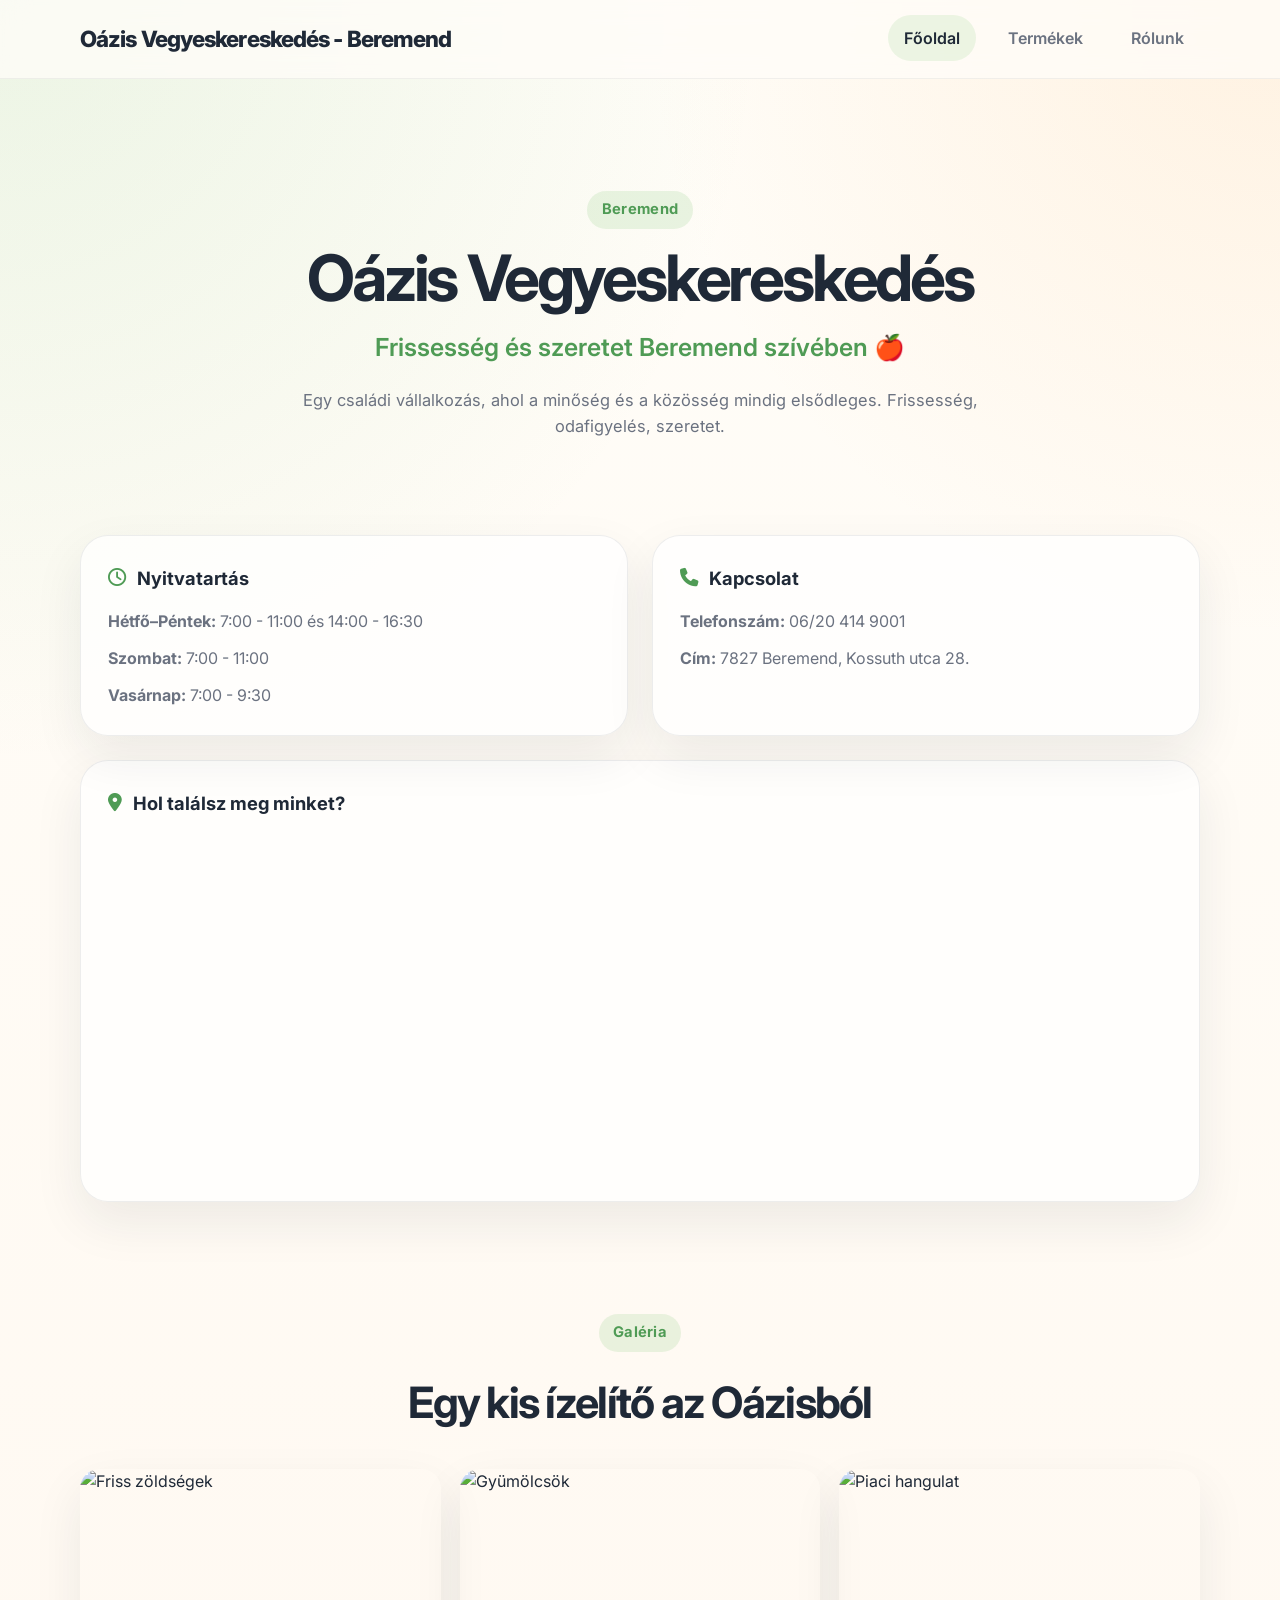
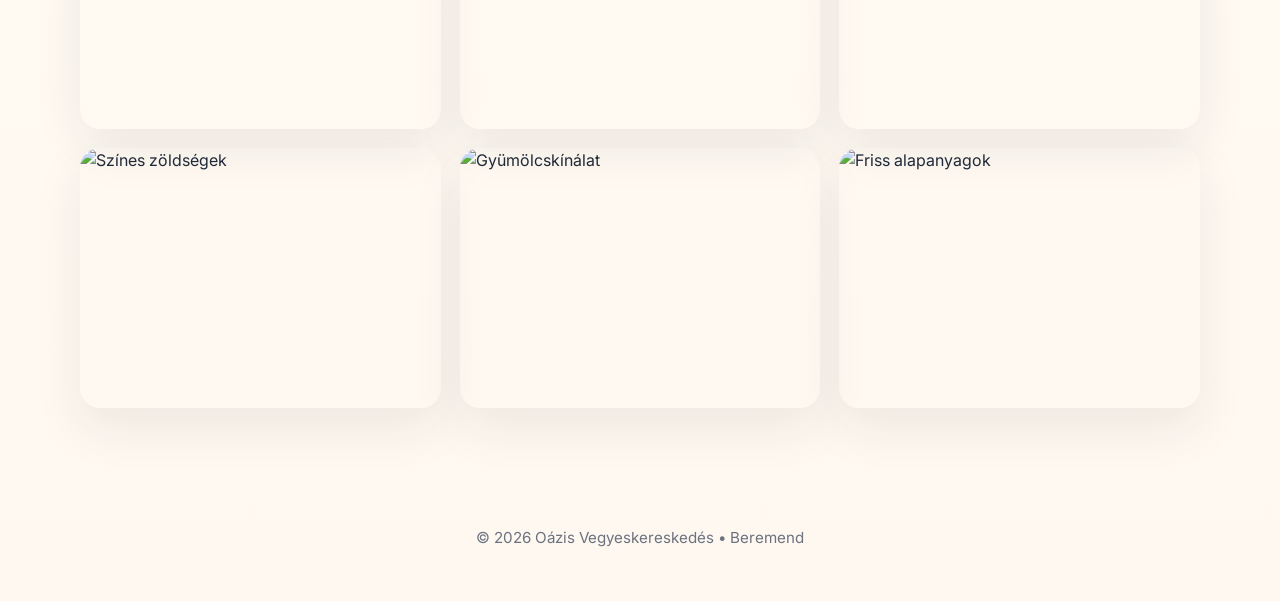
==== index.html @ d14c7dad "Update index.html" ====
<!DOCTYPE html>
<html lang="hu">
<head>
  <meta charset="UTF-8" />
  <meta name="viewport" content="width=device-width, initial-scale=1.0" />
  <title>Oázis Vegyeskereskedés</title>
  <link rel="icon" href="favicon.png">
  <link rel="preconnect" href="https://fonts.googleapis.com">
  <link rel="preconnect" href="https://fonts.gstatic.com" crossorigin>
  <link
    href="https://fonts.googleapis.com/css2?family=Inter:wght@400;500;600;700;800&display=swap"
    rel="stylesheet"
  >
  <link
    rel="stylesheet"
    href="https://cdnjs.cloudflare.com/ajax/libs/font-awesome/6.5.2/css/all.min.css"
  />
  <link rel="stylesheet" href="style.css" />
</head>
<body>
  <header class="site-header">
    <div class="container nav">
      <a href="index.html" class="logo">Oázis Vegyeskereskedés - Beremend</a>
      <nav>
        <ul class="nav-links">
          <li><a href="index.html" class="active">Főoldal</a></li>
          <li><a href="rolunk.html">Termékek</a></li>
          <li><a href="termekek.html">Rólunk</a></li>
        </ul>
      </nav>
    </div>
  </header>

  <main>
    <section class="hero reveal">
      <div class="container hero-content">
        <p class="eyebrow">Beremend</p>
        <h1>Oázis Vegyeskereskedés</h1>
        <h2>Frissesség és szeretet Beremend szívében 🍎</h2>
        <p class="hero-text">
          Egy családi vállalkozás, ahol a minőség és a közösség mindig elsődleges.
          Frissesség, odafigyelés, szeretet.
        </p>
      </div>
    </section>

    <section class="info-section reveal">
      <div class="container info-grid">
        <div class="info-card">
          <h3><i class="fa-regular fa-clock"></i> Nyitvatartás</h3>
          <ul class="info-list">
            <li><strong>Hétfő–Péntek:</strong> 7:00 - 11:00 és 14:00 - 16:30</li>
            <li><strong>Szombat:</strong> 7:00 - 11:00</li>
            <li><strong>Vasárnap:</strong> 7:00 - 9:30</li>
          </ul>
        </div>

        <div class="info-card">
          <h3><i class="fa-solid fa-phone"></i> Kapcsolat</h3>
          <ul class="info-list">
            <li><strong>Telefonszám:</strong> <a href="tel:+36204149001">06/20 414 9001</a></li>
            <li><strong>Cím:</strong> 7827 Beremend, Kossuth utca 28.</li>
          </ul>
        </div>
      </div>

      <div class="container map-wrapper">
        <div class="map-card">
          <h3><i class="fa-solid fa-location-dot"></i> Hol találsz meg minket?</h3>
          <div class="map-embed">
            <iframe
              src="https://www.google.com/maps?q=7827%20Beremend%2C%20Kossuth%20utca%2028&output=embed"
              width="100%"
              height="100%"
              style="border:0;"
              allowfullscreen=""
              loading="lazy"
              referrerpolicy="no-referrer-when-downgrade">
            </iframe>
          </div>
        </div>
      </div>
    </section>

    <section class="gallery-section reveal">
      <div class="container">
        <div class="section-heading">
          <p class="eyebrow">Galéria</p>
          <h2>Egy kis ízelítő az Oázisból</h2>
        </div>

        <div class="gallery-grid">
          <div class="gallery-item">
            <img src="https://images.unsplash.com/photo-1542838132-92c53300491e?auto=format&fit=crop&w=900&q=80" alt="Friss zöldségek">
          </div>
          <div class="gallery-item">
            <img src="https://images.unsplash.com/photo-1573246123716-6b1782bfc499?auto=format&fit=crop&w=900&q=80" alt="Gyümölcsök">
          </div>
          <div class="gallery-item">
            <img src="https://images.unsplash.com/photo-1518843875459-f738682238a6?auto=format&fit=crop&w=900&q=80" alt="Piaci hangulat">
          </div>
          <div class="gallery-item">
            <img src="https://images.unsplash.com/photo-1488459716781-31db52582fe9?auto=format&fit=crop&w=900&q=80" alt="Színes zöldségek">
          </div>
          <div class="gallery-item">
            <img src="https://images.unsplash.com/photo-1567306226416-28f0efdc88ce?auto=format&fit=crop&w=900&q=80" alt="Gyümölcskínálat">
          </div>
          <div class="gallery-item">
            <img src="https://images.unsplash.com/photo-1540420773420-3366772f4999?auto=format&fit=crop&w=900&q=80" alt="Friss alapanyagok">
          </div>
        </div>
      </div>
    </section>
  </main>

  <footer class="site-footer">
    <div class="container footer-content">
      <p>© 2026 Oázis Vegyeskereskedés • Beremend</p>
    </div>
  </footer>

  <script src="script.js"></script>
</body>
</html>
---- style.css ----
:root {
  --bg: #fffdf8;
  --bg-soft: #fff7ed;
  --card: rgba(255, 255, 255, 0.72);
  --text: #1f2937;
  --muted: #6b7280;
  --line: rgba(31, 41, 55, 0.08);
  --primary: #78c26d;
  --primary-strong: #4f9b55;
  --accent: #ffb86b;
  --shadow: 0 20px 50px rgba(31, 41, 55, 0.08);
  --radius-xl: 28px;
  --radius-lg: 20px;
  --radius-md: 16px;
  --container: 1120px;
}

* {
  box-sizing: border-box;
}

html {
  scroll-behavior: smooth;
}

body {
  margin: 0;
  font-family: "Inter", sans-serif;
  color: var(--text);
  background:
    radial-gradient(circle at top left, rgba(120, 194, 109, 0.14), transparent 30%),
    radial-gradient(circle at top right, rgba(255, 184, 107, 0.16), transparent 25%),
    linear-gradient(180deg, #fffdf8 0%, #fff8f0 100%);
  line-height: 1.6;
}

img {
  max-width: 100%;
  display: block;
}

a {
  color: inherit;
  text-decoration: none;
}

.container {
  width: min(100% - 2rem, var(--container));
  margin: 0 auto;
}

.site-header {
  position: sticky;
  top: 0;
  z-index: 50;
  backdrop-filter: blur(14px);
  background: rgba(255, 253, 248, 0.75);
  border-bottom: 1px solid rgba(31, 41, 55, 0.06);
}

.nav {
  display: flex;
  align-items: center;
  justify-content: space-between;
  min-height: 78px;
}

.logo {
  font-size: 1.4rem;
  font-weight: 800;
  letter-spacing: -0.04em;
}

.nav-links {
  display: flex;
  align-items: center;
  gap: 1rem;
  list-style: none;
  margin: 0;
  padding: 0;
}

.nav-links a {
  padding: 0.8rem 1rem;
  border-radius: 999px;
  color: var(--muted);
  font-weight: 600;
  transition: 0.25s ease;
}

.nav-links a:hover,
.nav-links a.active {
  background: rgba(120, 194, 109, 0.14);
  color: var(--text);
}

.hero,
.page-hero {
  padding: 7rem 0 4rem;
}

.hero-content,
.page-hero-content {
  max-width: 820px;
  margin: 0 auto;
  text-align: center;
}

.eyebrow {
  display: inline-block;
  margin: 0 0 1rem;
  padding: 0.45rem 0.9rem;
  border-radius: 999px;
  background: rgba(120, 194, 109, 0.16);
  color: var(--primary-strong);
  font-size: 0.92rem;
  font-weight: 700;
  letter-spacing: 0.02em;
}

.hero h1,
.page-hero h1 {
  margin: 0;
  font-size: clamp(2.4rem, 5vw, 4.7rem);
  line-height: 1.02;
  letter-spacing: -0.05em;
}

.hero h2 {
  margin: 1.1rem auto 0;
  font-size: clamp(1.15rem, 2.2vw, 1.55rem);
  font-weight: 600;
  color: var(--primary-strong);
}

.hero-text,
.page-subtitle {
  max-width: 760px;
  margin: 1.2rem auto 0;
  font-size: 1.03rem;
  color: var(--muted);
}

.info-section,
.about-section,
.products-section,
.gallery-section {
  padding: 2rem 0 5rem;
}

.info-grid {
  display: grid;
  grid-template-columns: repeat(2, minmax(0, 1fr));
  gap: 1.5rem;
}

.info-card,
.map-card,
.about-block,
.product-card {
  background: var(--card);
  border: 1px solid var(--line);
  border-radius: var(--radius-xl);
  box-shadow: var(--shadow);
}

.info-card,
.map-card {
  padding: 1.7rem;
}

.info-card h3,
.map-card h3 {
  display: flex;
  align-items: center;
  gap: 0.7rem;
  margin: 0 0 1rem;
  font-size: 1.15rem;
}

.info-card i,
.map-card i {
  color: var(--primary-strong);
}

.info-list {
  list-style: none;
  padding: 0;
  margin: 0;
  color: var(--muted);
}

.info-list li + li {
  margin-top: 0.7rem;
}

.map-wrapper {
  margin-top: 1.5rem;
}

.map-embed {
  overflow: hidden;
  border-radius: 20px;
  height: 340px;
  margin-top: 1rem;
}

.section-heading {
  text-align: center;
  margin-bottom: 2rem;
}

.section-heading h2,
.section-title-left {
  margin: 0;
  font-size: clamp(1.8rem, 3.4vw, 2.7rem);
  letter-spacing: -0.04em;
}

.gallery-grid {
  display: grid;
  grid-template-columns: repeat(3, minmax(0, 1fr));
  gap: 1.2rem;
}

.gallery-item {
  overflow: hidden;
  border-radius: var(--radius-lg);
  box-shadow: var(--shadow);
  min-height: 260px;
}

.gallery-item img {
  width: 100%;
  height: 100%;
  object-fit: cover;
  transition: transform 0.45s ease;
}

.gallery-item:hover img {
  transform: scale(1.05);
}

.about-content {
  max-width: 860px;
  margin: 0 auto;
}

.section-title-left {
  margin-bottom: 1.4rem;
}

.about-block {
  padding: 1.8rem;
}

.about-block + .about-block {
  margin-top: 1.2rem;
}

.about-block h3 {
  margin: 0 0 0.7rem;
  font-size: 1.2rem;
  letter-spacing: -0.02em;
}

.about-block p {
  margin: 0;
  color: var(--muted);
}

.hover-highlight {
  display: inline-block;
  font-weight: 800;
  transition: 0.25s ease;
}

.hover-highlight:hover {
  color: var(--primary-strong);
  transform: scale(1.08);
}

.products-grid {
  display: grid;
  grid-template-columns: repeat(4, minmax(0, 1fr));
  gap: 1.2rem;
}

.product-card {
  padding: 1.6rem;
  text-align: center;
  transition: transform 0.25s ease, box-shadow 0.25s ease;
}

.product-card:hover {
  transform: translateY(-6px);
  box-shadow: 0 24px 54px rgba(31, 41, 55, 0.12);
}

.product-icon {
  width: 74px;
  height: 74px;
  margin: 0 auto 1rem;
  display: grid;
  place-items: center;
  border-radius: 20px;
  background: linear-gradient(135deg, rgba(120, 194, 109, 0.18), rgba(255, 184, 107, 0.2));
  font-size: 1.8rem;
  color: var(--primary-strong);
}

.product-card h3 {
  margin: 0;
  font-size: 1rem;
  line-height: 1.4;
}

.site-footer {
  padding: 1.4rem 0 2.2rem;
}

.footer-content {
  text-align: center;
  color: var(--muted);
  font-size: 0.95rem;
}

.reveal {
  opacity: 0;
  transform: translateY(24px);
  transition: opacity 0.7s ease, transform 0.7s ease;
}

.reveal.visible {
  opacity: 1;
  transform: translateY(0);
}

@media (max-width: 960px) {
  .info-grid,
  .gallery-grid,
  .products-grid {
    grid-template-columns: repeat(2, minmax(0, 1fr));
  }
}

@media (max-width: 700px) {
  .nav {
    flex-direction: column;
    justify-content: center;
    gap: 0.8rem;
    padding: 1rem 0;
  }

  .hero,
  .page-hero {
    padding: 5rem 0 2.5rem;
  }

  .info-grid,
  .gallery-grid,
  .products-grid {
    grid-template-columns: 1fr;
  }

  .info-card,
  .map-card,
  .about-block,
  .product-card {
    border-radius: 22px;
  }

  .map-embed {
    height: 280px;
  }
}
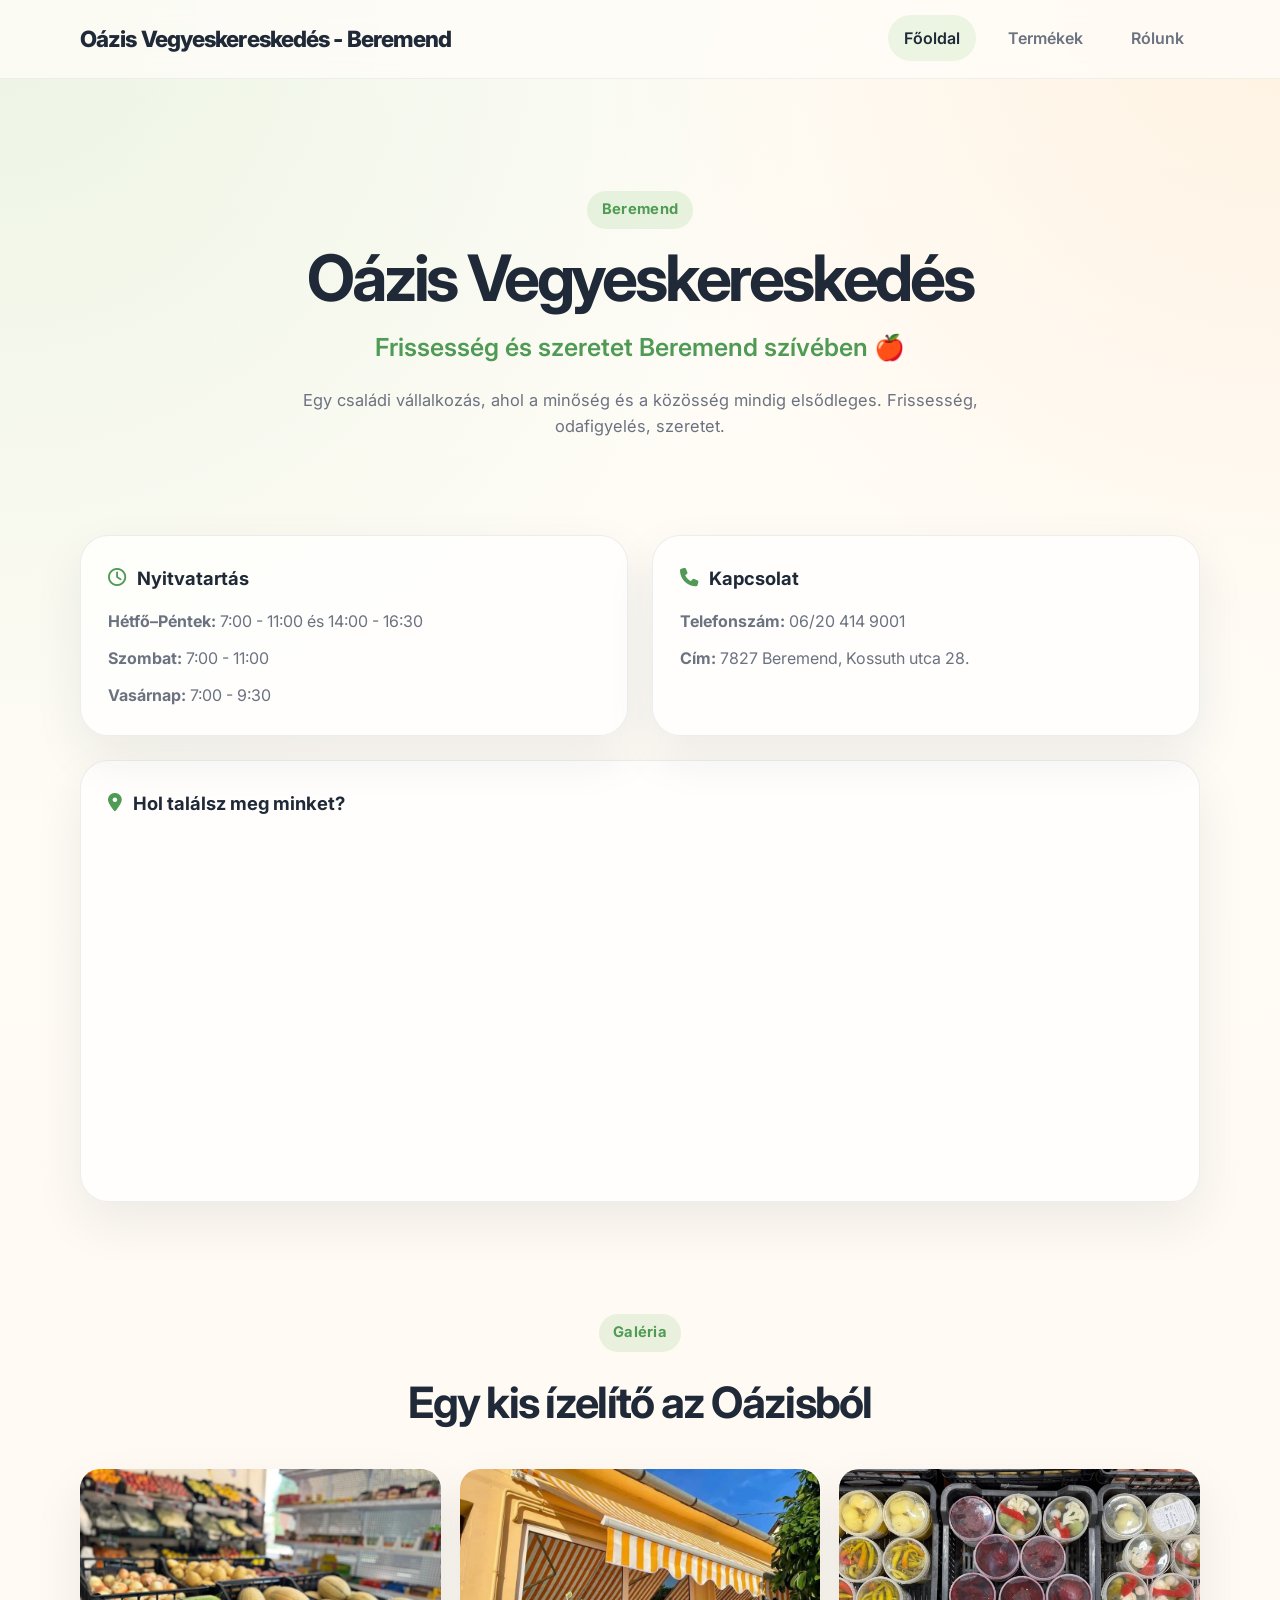
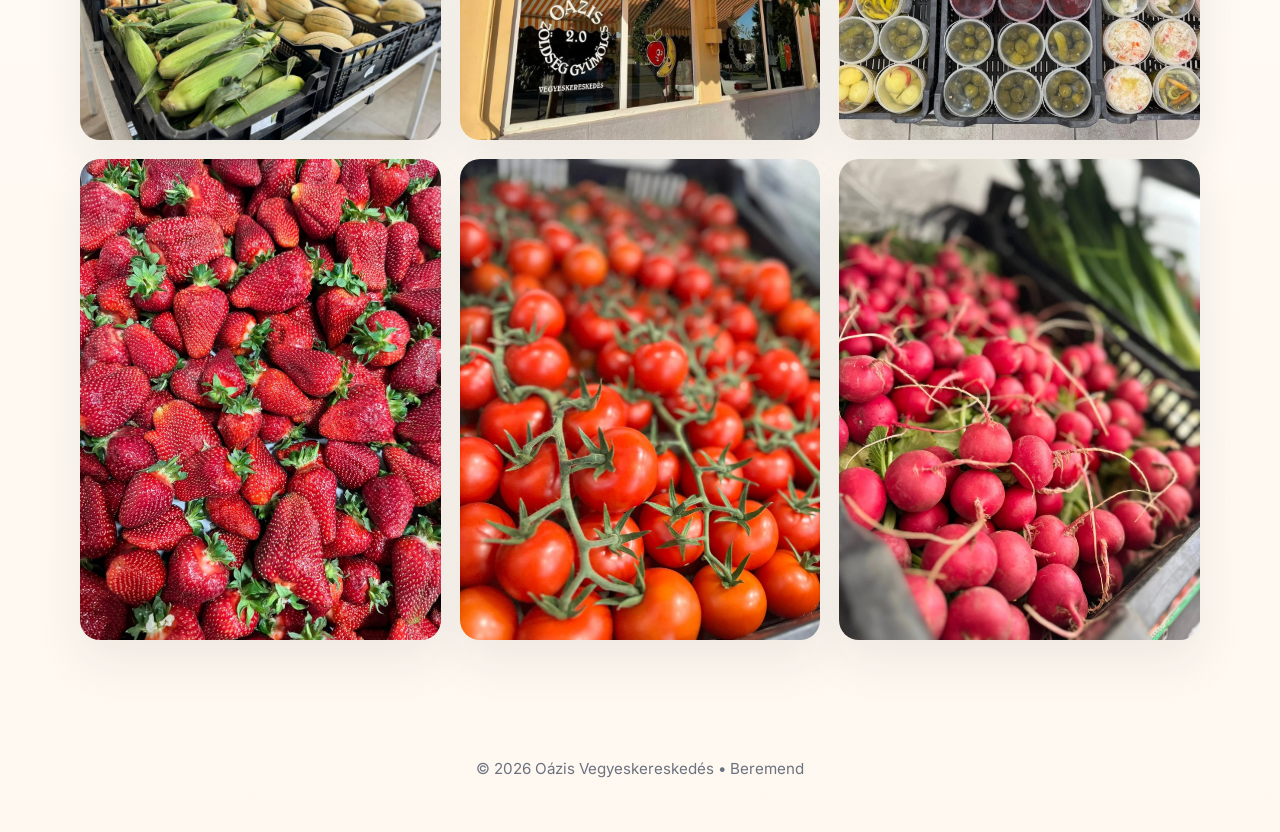
==== commit 36f1bcda: "Update index.html" ====
--- a/index.html
+++ b/index.html
@@ -24,8 +24,8 @@
       <nav>
         <ul class="nav-links">
           <li><a href="index.html" class="active">Főoldal</a></li>
-          <li><a href="rolunk.html">Termékek</a></li>
-          <li><a href="termekek.html">Rólunk</a></li>
+          <li><a href="termekek.html">Termékek</a></li>
+          <li><a href="rolunk.html">Rólunk</a></li>
         </ul>
       </nav>
     </div>
@@ -91,22 +91,22 @@
 
         <div class="gallery-grid">
           <div class="gallery-item">
-            <img src="https://images.unsplash.com/photo-1542838132-92c53300491e?auto=format&fit=crop&w=900&q=80" alt="Friss zöldségek">
+            <img src="allvany.webp" alt="Kukorica és sárgadinnye">
           </div>
           <div class="gallery-item">
-            <img src="https://images.unsplash.com/photo-1573246123716-6b1782bfc499?auto=format&fit=crop&w=900&q=80" alt="Gyümölcsök">
+            <img src="uzlet.webp" alt="Oázis bolt">
           </div>
           <div class="gallery-item">
-            <img src="https://images.unsplash.com/photo-1518843875459-f738682238a6?auto=format&fit=crop&w=900&q=80" alt="Piaci hangulat">
+            <img src="savanyusag.webp" alt="Vecsési vödrös savanyúságok">
           </div>
           <div class="gallery-item">
-            <img src="https://images.unsplash.com/photo-1488459716781-31db52582fe9?auto=format&fit=crop&w=900&q=80" alt="Színes zöldségek">
+            <img src="eper.webp" alt="Friss magyar eper">
           </div>
           <div class="gallery-item">
-            <img src="https://images.unsplash.com/photo-1567306226416-28f0efdc88ce?auto=format&fit=crop&w=900&q=80" alt="Gyümölcskínálat">
+            <img src="koktelpari.webp" alt="Koktélparadicsom">
           </div>
           <div class="gallery-item">
-            <img src="https://images.unsplash.com/photo-1540420773420-3366772f4999?auto=format&fit=crop&w=900&q=80" alt="Friss alapanyagok">
+            <img src="retek.webp" alt="Hónapos retek">
           </div>
         </div>
       </div>
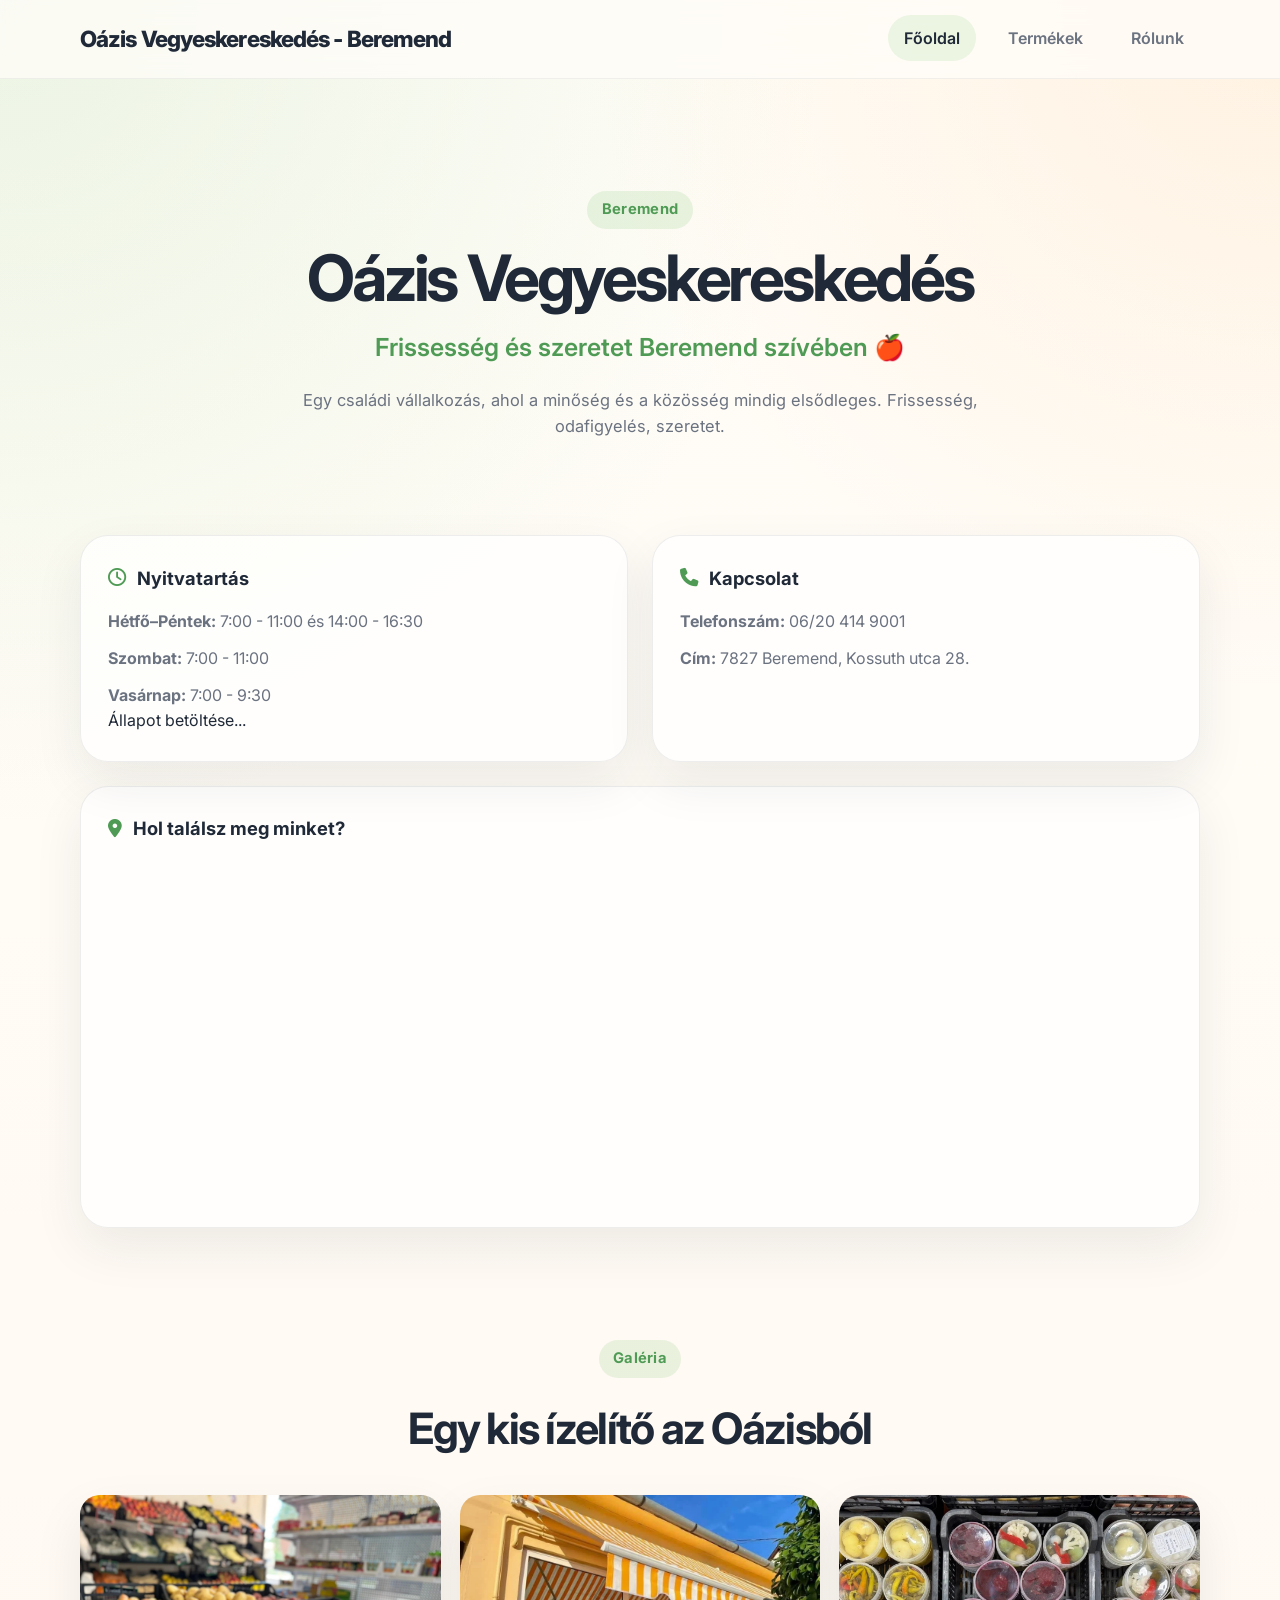
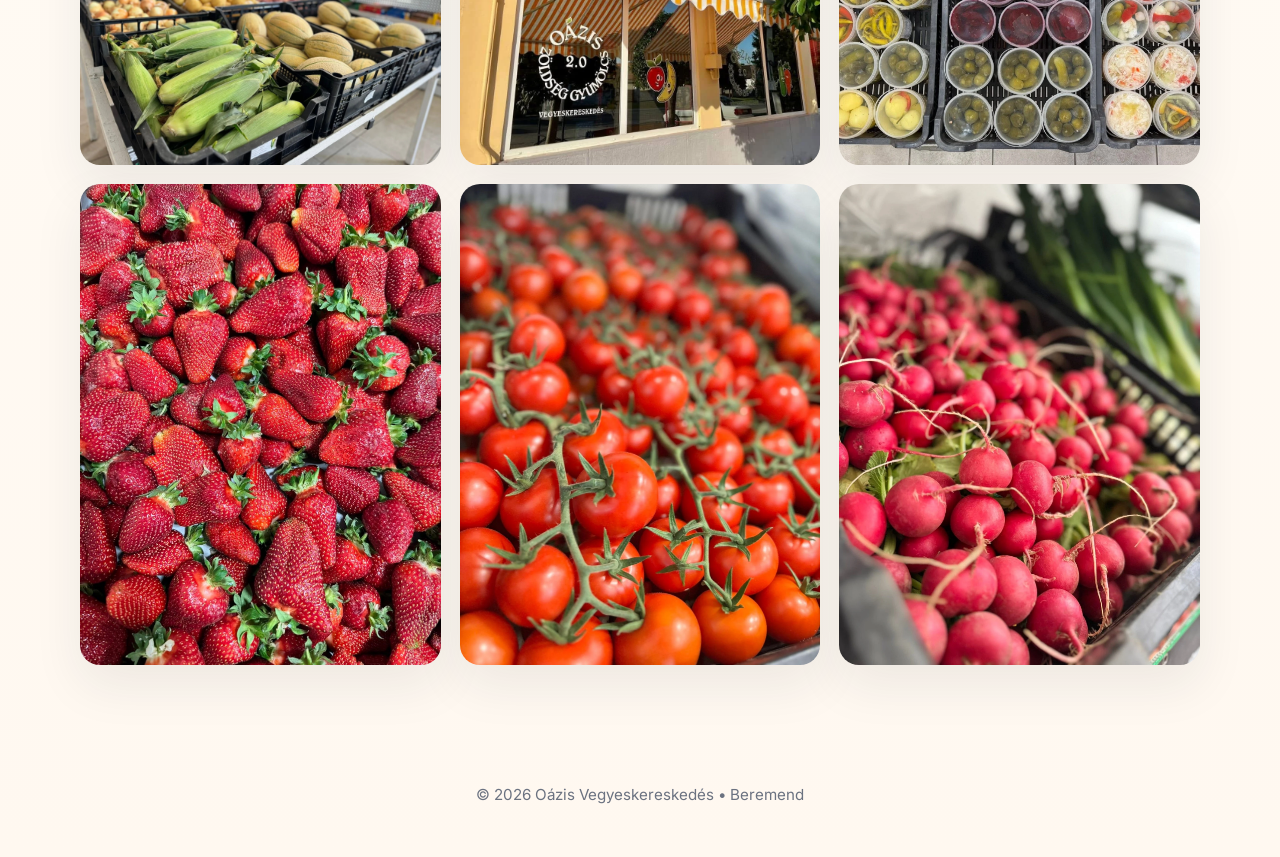
==== commit 85d9d971: "Update index.html" ====
--- a/index.html
+++ b/index.html
@@ -53,6 +53,9 @@
             <li><strong>Szombat:</strong> 7:00 - 11:00</li>
             <li><strong>Vasárnap:</strong> 7:00 - 9:30</li>
           </ul>
+          <div class="store-status" id="storeStatus">
+              Állapot betöltése...
+          </div>
         </div>
 
         <div class="info-card">
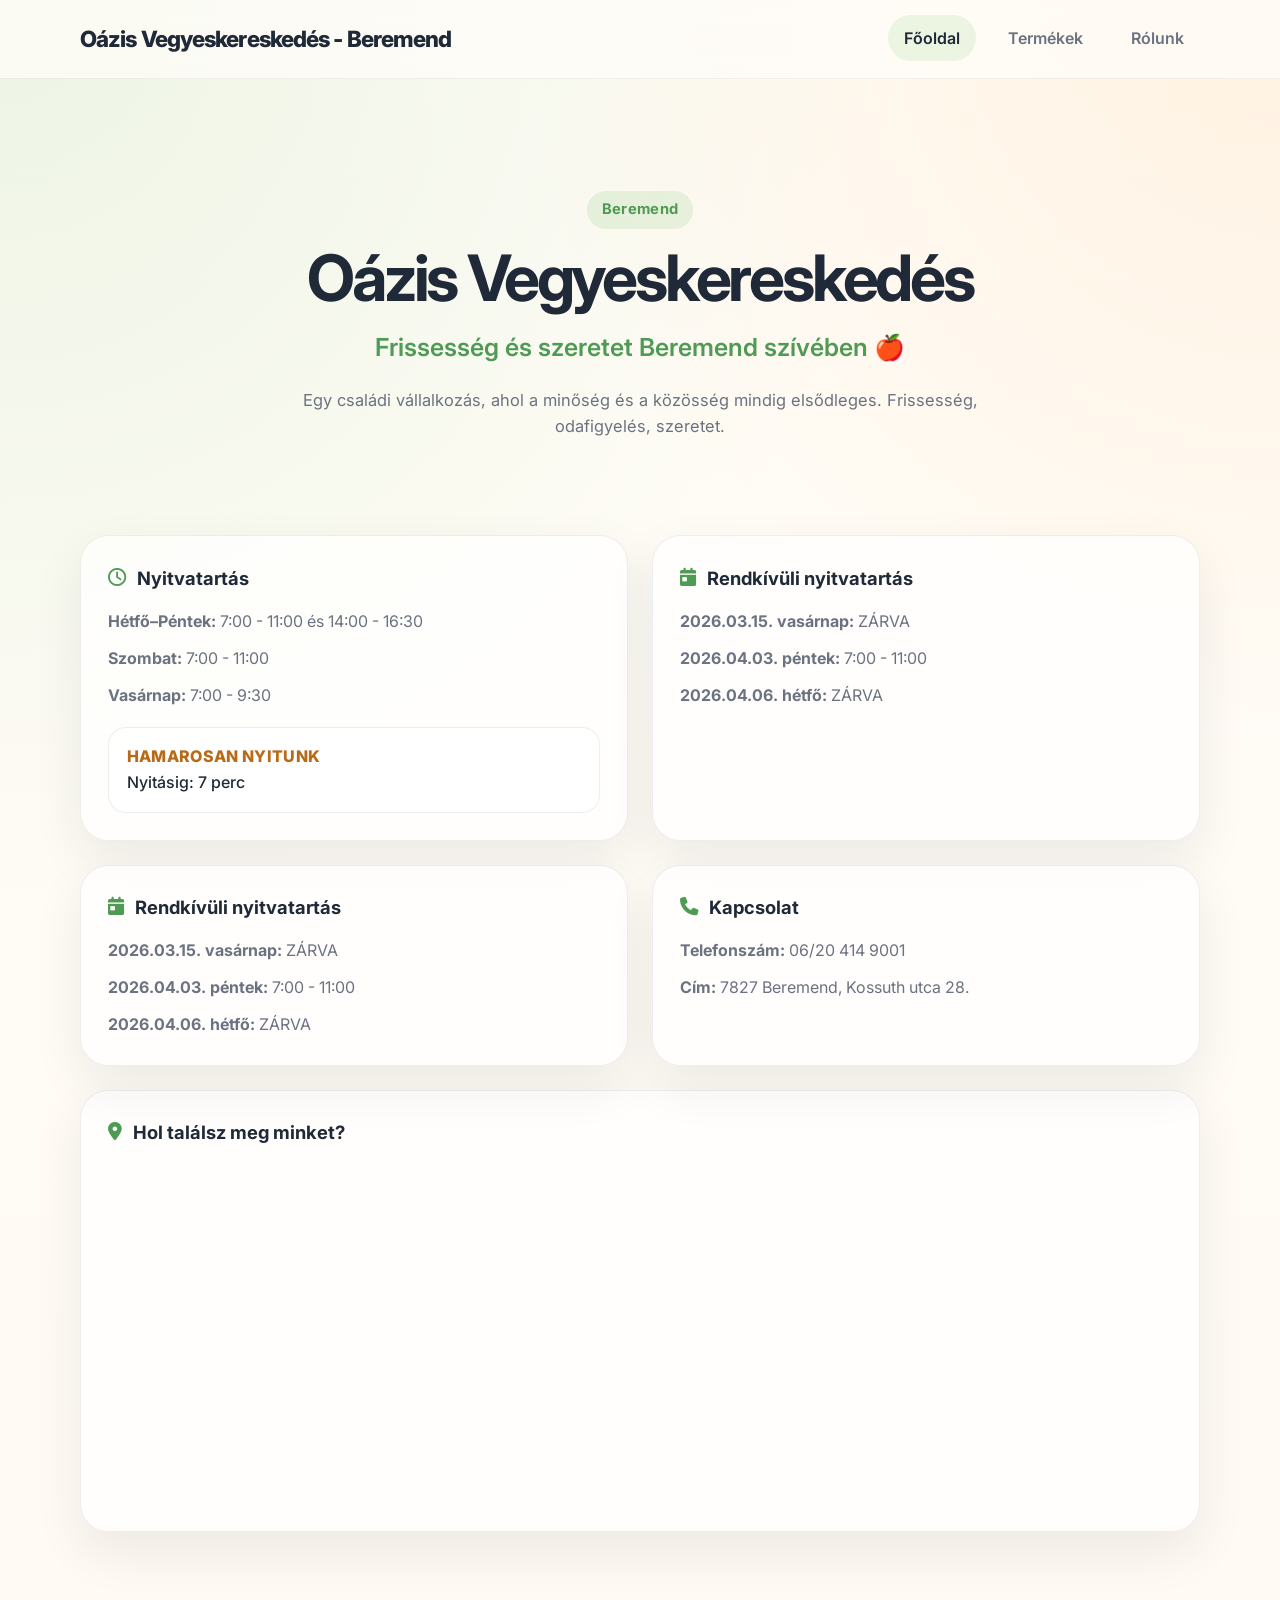
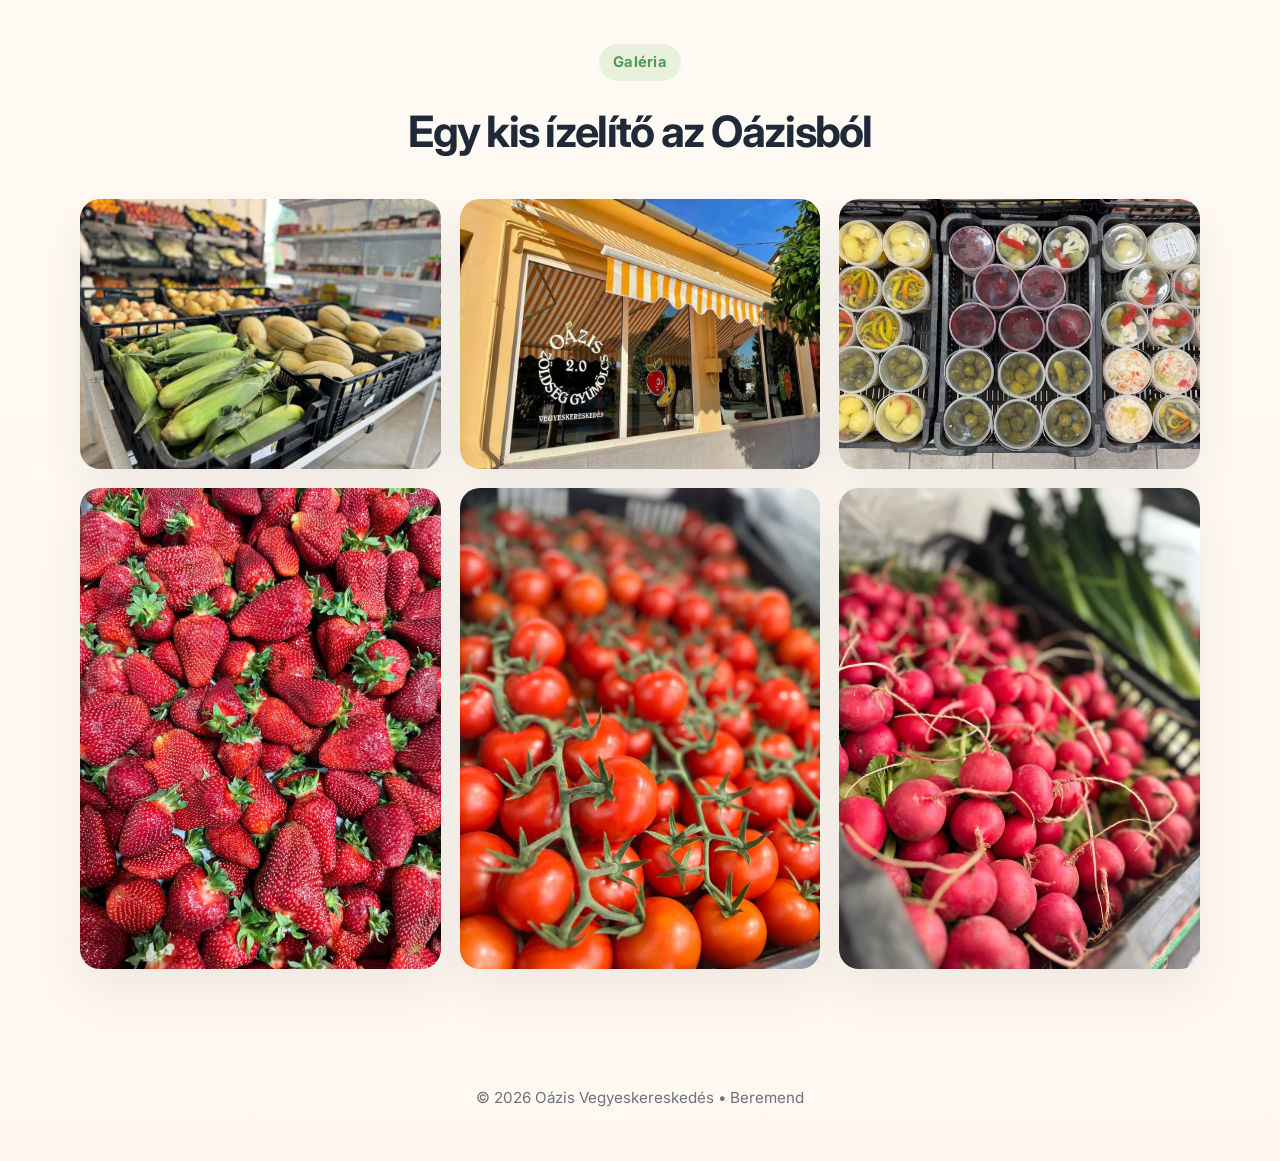
==== commit ce7ce3ff: "Update index.html" ====
--- a/index.html
+++ b/index.html
@@ -57,6 +57,23 @@
               Állapot betöltése...
           </div>
         </div>
+
+        <div class="info-card">
+  <h3><i class="fa-solid fa-calendar-day"></i> Rendkívüli nyitvatartás</h3>
+  <ul class="info-list exceptional-list">
+    <li><strong>2026.03.15. vasárnap:</strong> ZÁRVA</li>
+    <li><strong>2026.04.03. péntek:</strong> 7:00 - 11:00</li>
+    <li><strong>2026.04.06. hétfő:</strong> ZÁRVA</li>
+  </ul>
+</div>
+        <div class="info-card">
+  <h3><i class="fa-solid fa-calendar-day"></i> Rendkívüli nyitvatartás</h3>
+  <ul class="info-list exceptional-list">
+    <li><strong>2026.03.15. vasárnap:</strong> ZÁRVA</li>
+    <li><strong>2026.04.03. péntek:</strong> 7:00 - 11:00</li>
+    <li><strong>2026.04.06. hétfő:</strong> ZÁRVA</li>
+  </ul>
+</div>
 
         <div class="info-card">
           <h3><i class="fa-solid fa-phone"></i> Kapcsolat</h3>
--- a/style.css
+++ b/style.css
@@ -336,6 +336,38 @@
   transform: translateY(0);
 }
 
+.store-status {
+  margin-top: 1.2rem;
+  padding: 1rem 1.1rem;
+  border-radius: 18px;
+  background: rgba(255, 255, 255, 0.78);
+  border: 1px solid rgba(31, 41, 55, 0.08);
+  color: var(--text);
+  font-weight: 500;
+  line-height: 1.6;
+}
+
+.store-status strong {
+  font-weight: 800;
+}
+
+.status-word {
+  font-weight: 800;
+  letter-spacing: 0.02em;
+}
+
+.status-open {
+  color: #2f8f4e;
+}
+
+.status-closed {
+  color: #d64545;
+}
+
+.status-warning {
+  color: #b96a16;
+}
+
 @media (max-width: 960px) {
   .info-grid,
   .gallery-grid,
@@ -373,4 +405,4 @@
   .map-embed {
     height: 280px;
   }
-}+}
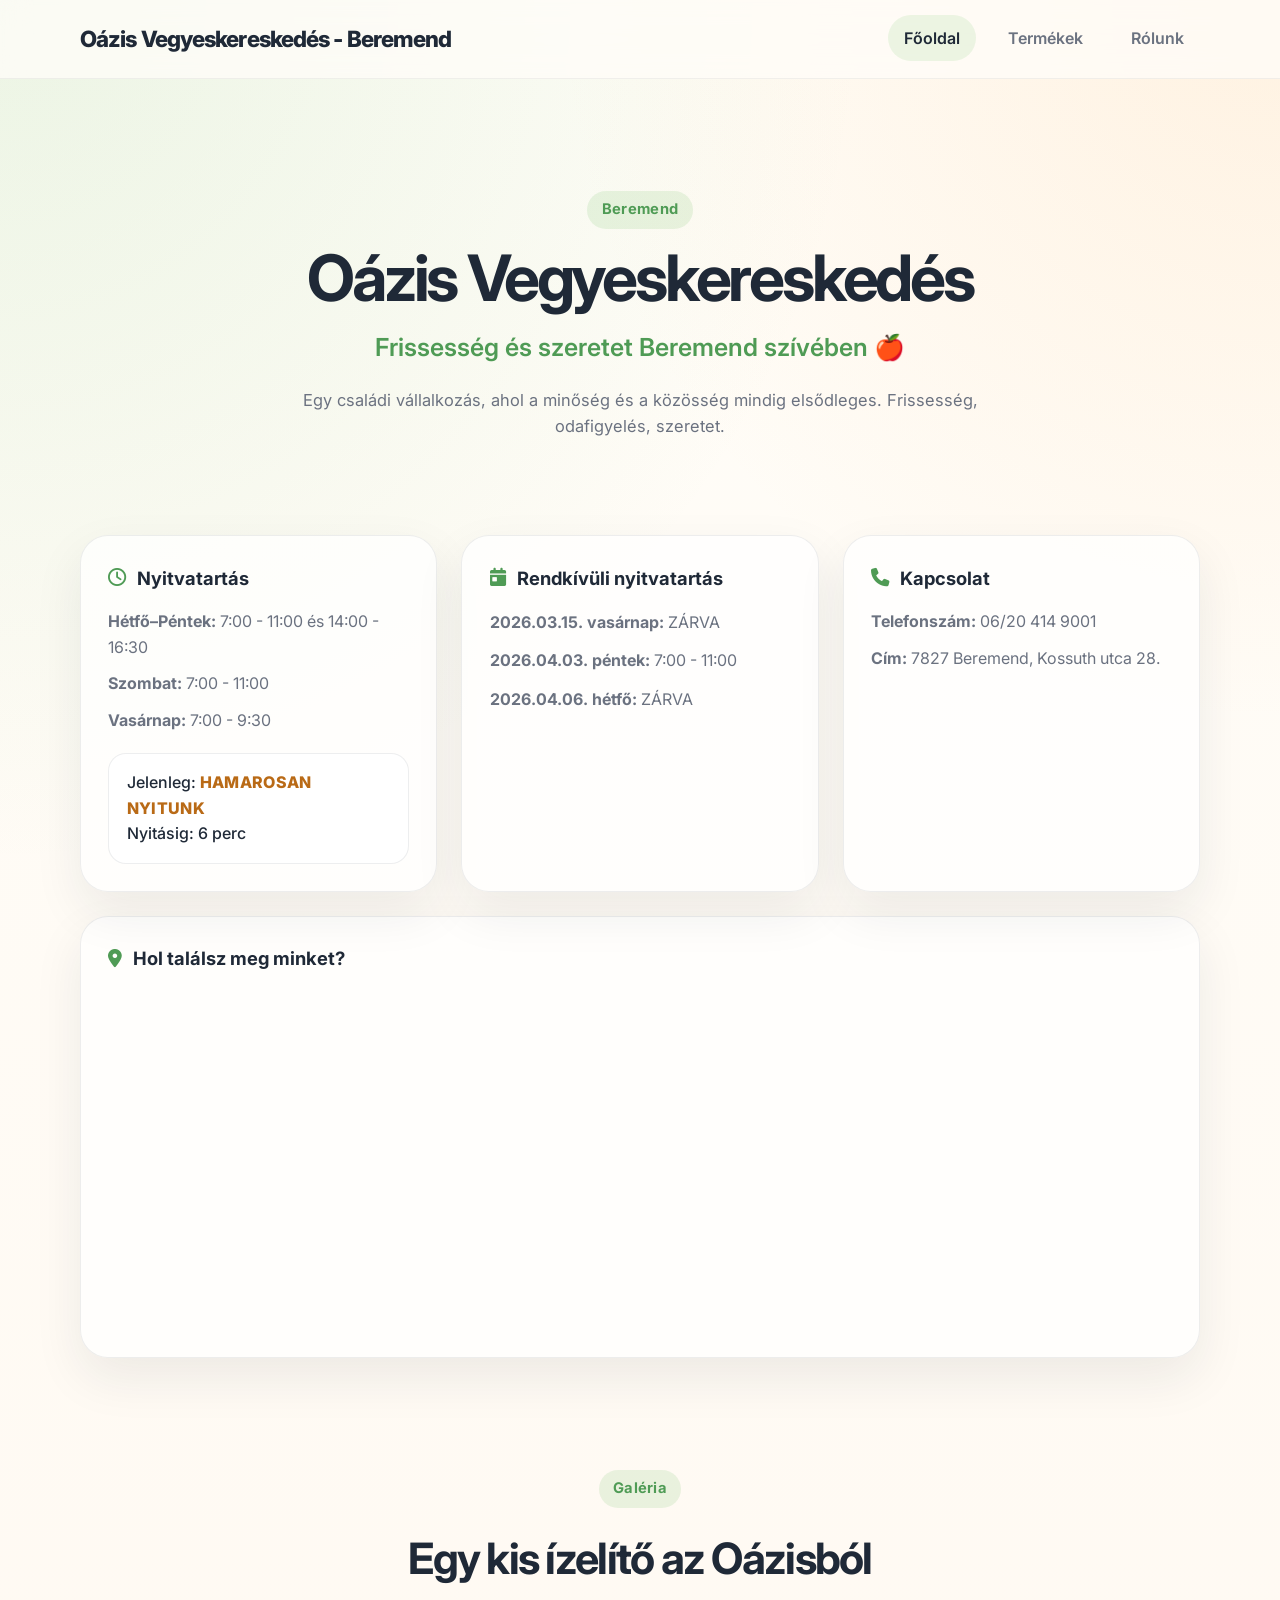
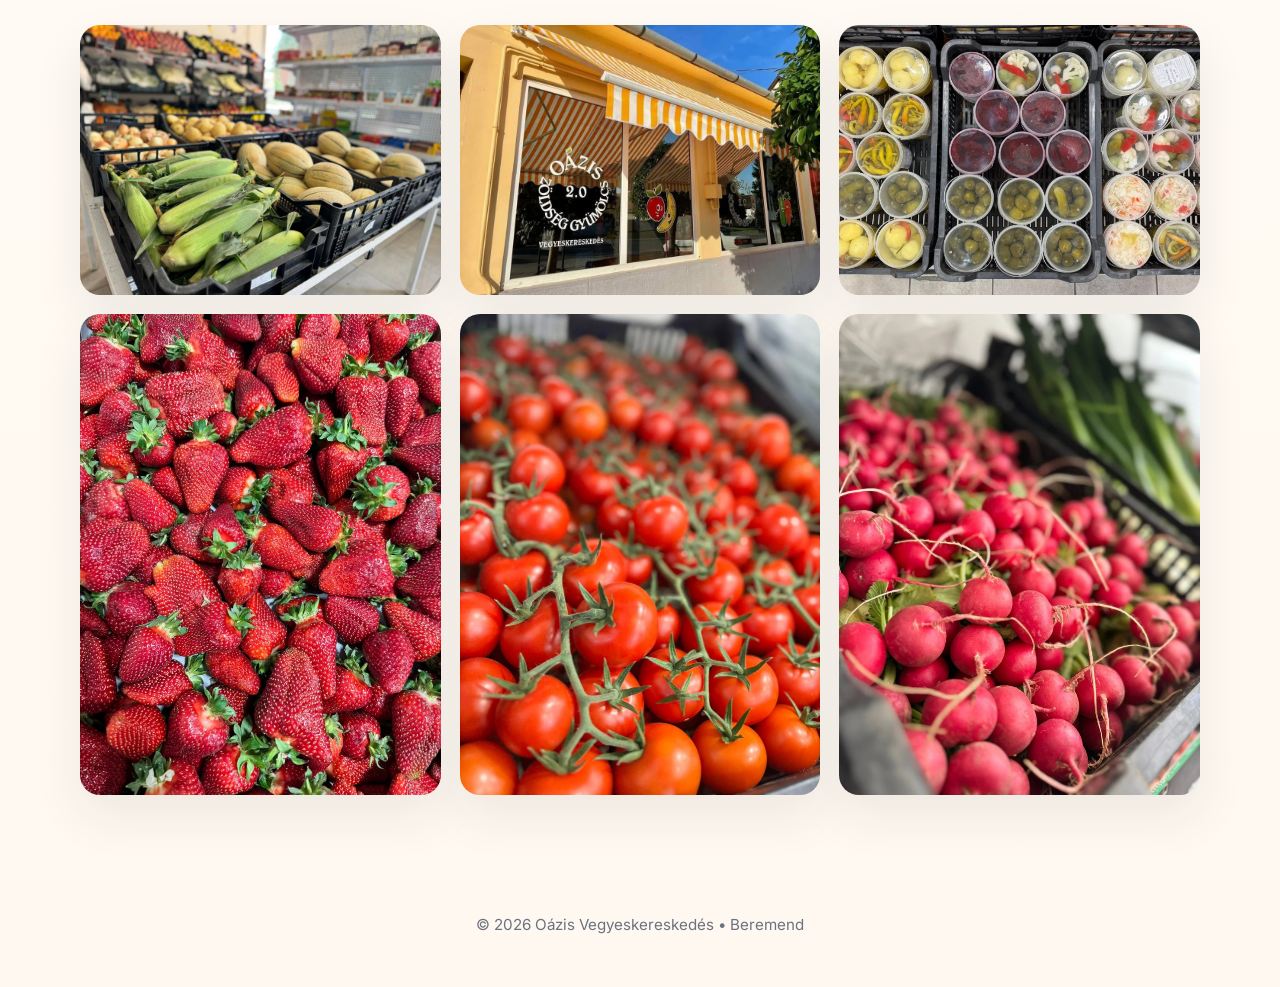
==== commit 4bfc621e: "Update index.html" ====
--- a/index.html
+++ b/index.html
@@ -58,14 +58,6 @@
           </div>
         </div>
 
-        <div class="info-card">
-  <h3><i class="fa-solid fa-calendar-day"></i> Rendkívüli nyitvatartás</h3>
-  <ul class="info-list exceptional-list">
-    <li><strong>2026.03.15. vasárnap:</strong> ZÁRVA</li>
-    <li><strong>2026.04.03. péntek:</strong> 7:00 - 11:00</li>
-    <li><strong>2026.04.06. hétfő:</strong> ZÁRVA</li>
-  </ul>
-</div>
         <div class="info-card">
   <h3><i class="fa-solid fa-calendar-day"></i> Rendkívüli nyitvatartás</h3>
   <ul class="info-list exceptional-list">
--- a/style.css
+++ b/style.css
@@ -150,7 +150,7 @@
 
 .info-grid {
   display: grid;
-  grid-template-columns: repeat(2, minmax(0, 1fr));
+  grid-template-columns: repeat(3, minmax(0, 1fr));
   gap: 1.5rem;
 }
 
@@ -192,6 +192,9 @@
 
 .info-list li + li {
   margin-top: 0.7rem;
+}
+.exceptional-list li {
+  line-height: 1.7;
 }
 
 .map-wrapper {
@@ -405,4 +408,35 @@
   .map-embed {
     height: 280px;
   }
-}
+  .store-status {
+  margin-top: 1.2rem;
+  padding: 1rem 1.1rem;
+  border-radius: 18px;
+  background: rgba(255, 255, 255, 0.78);
+  border: 1px solid rgba(31, 41, 55, 0.08);
+  color: var(--text);
+  font-weight: 500;
+  line-height: 1.6;
+}
+
+.store-status strong {
+  font-weight: 800;
+}
+
+.status-word {
+  font-weight: 800;
+  letter-spacing: 0.02em;
+}
+
+.status-open {
+  color: #2f8f4e;
+}
+
+.status-closed {
+  color: #d64545;
+}
+
+.status-warning {
+  color: #b96a16;
+}
+}
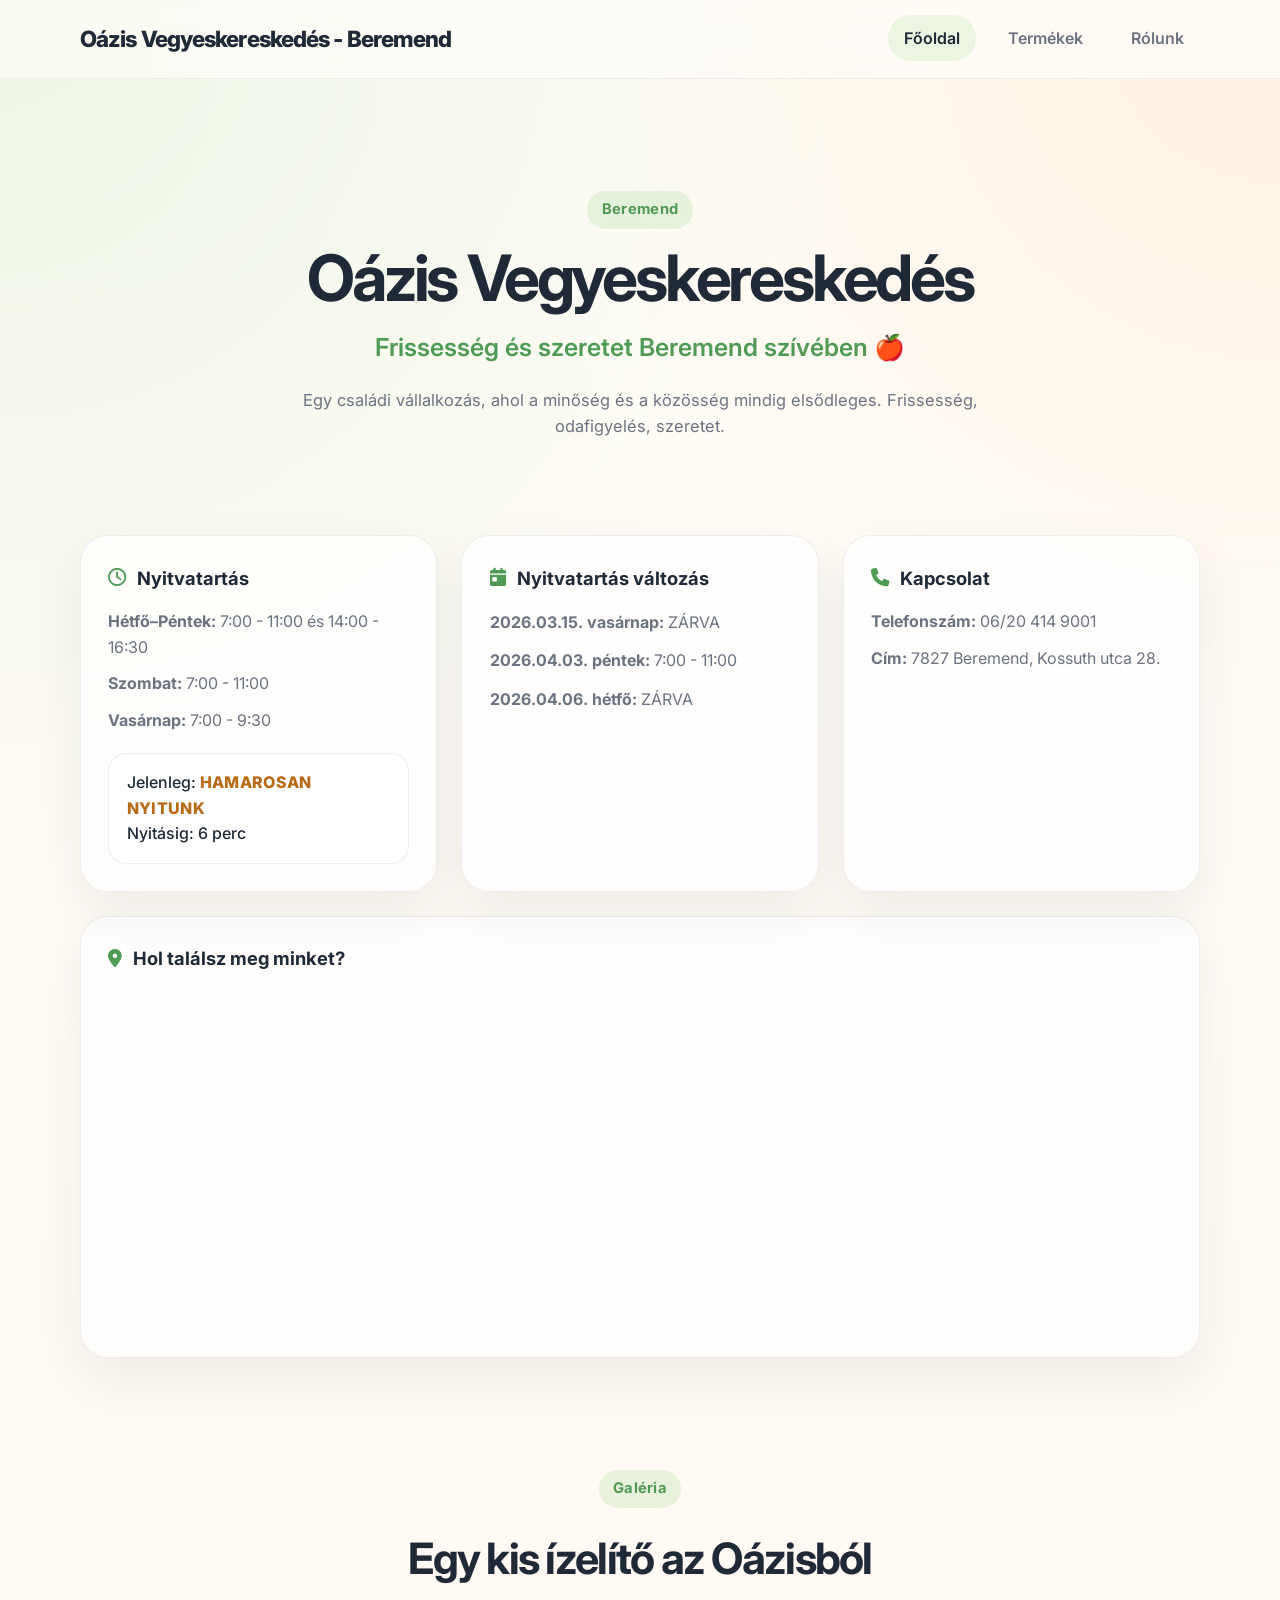
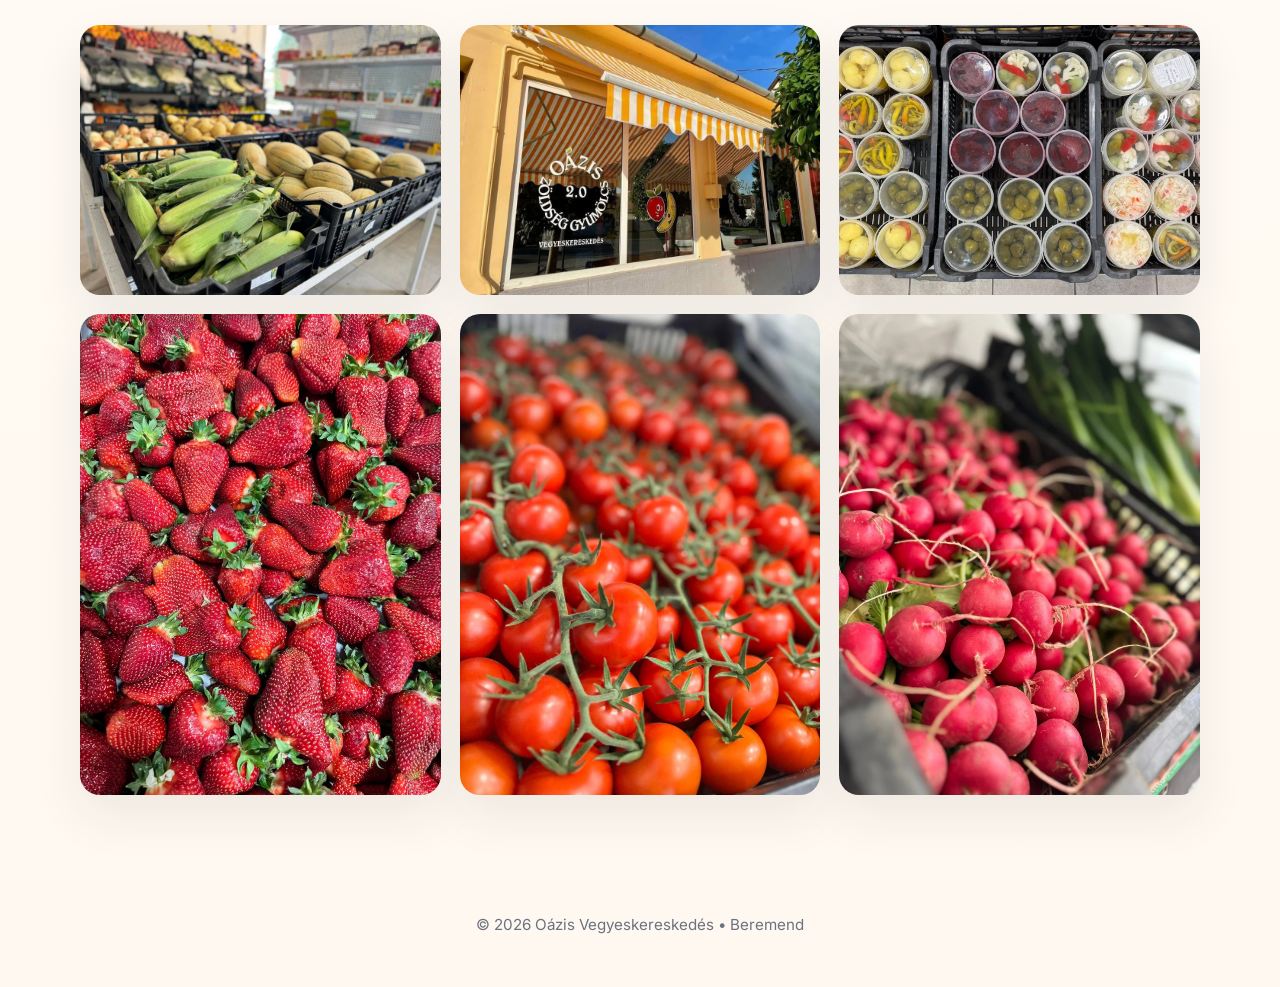
==== commit 526da021: "Update index.html" ====
--- a/index.html
+++ b/index.html
@@ -59,7 +59,7 @@
         </div>
 
         <div class="info-card">
-  <h3><i class="fa-solid fa-calendar-day"></i> Rendkívüli nyitvatartás</h3>
+  <h3><i class="fa-solid fa-calendar-day"></i>Nyitvatartás változás</h3>
   <ul class="info-list exceptional-list">
     <li><strong>2026.03.15. vasárnap:</strong> ZÁRVA</li>
     <li><strong>2026.04.03. péntek:</strong> 7:00 - 11:00</li>
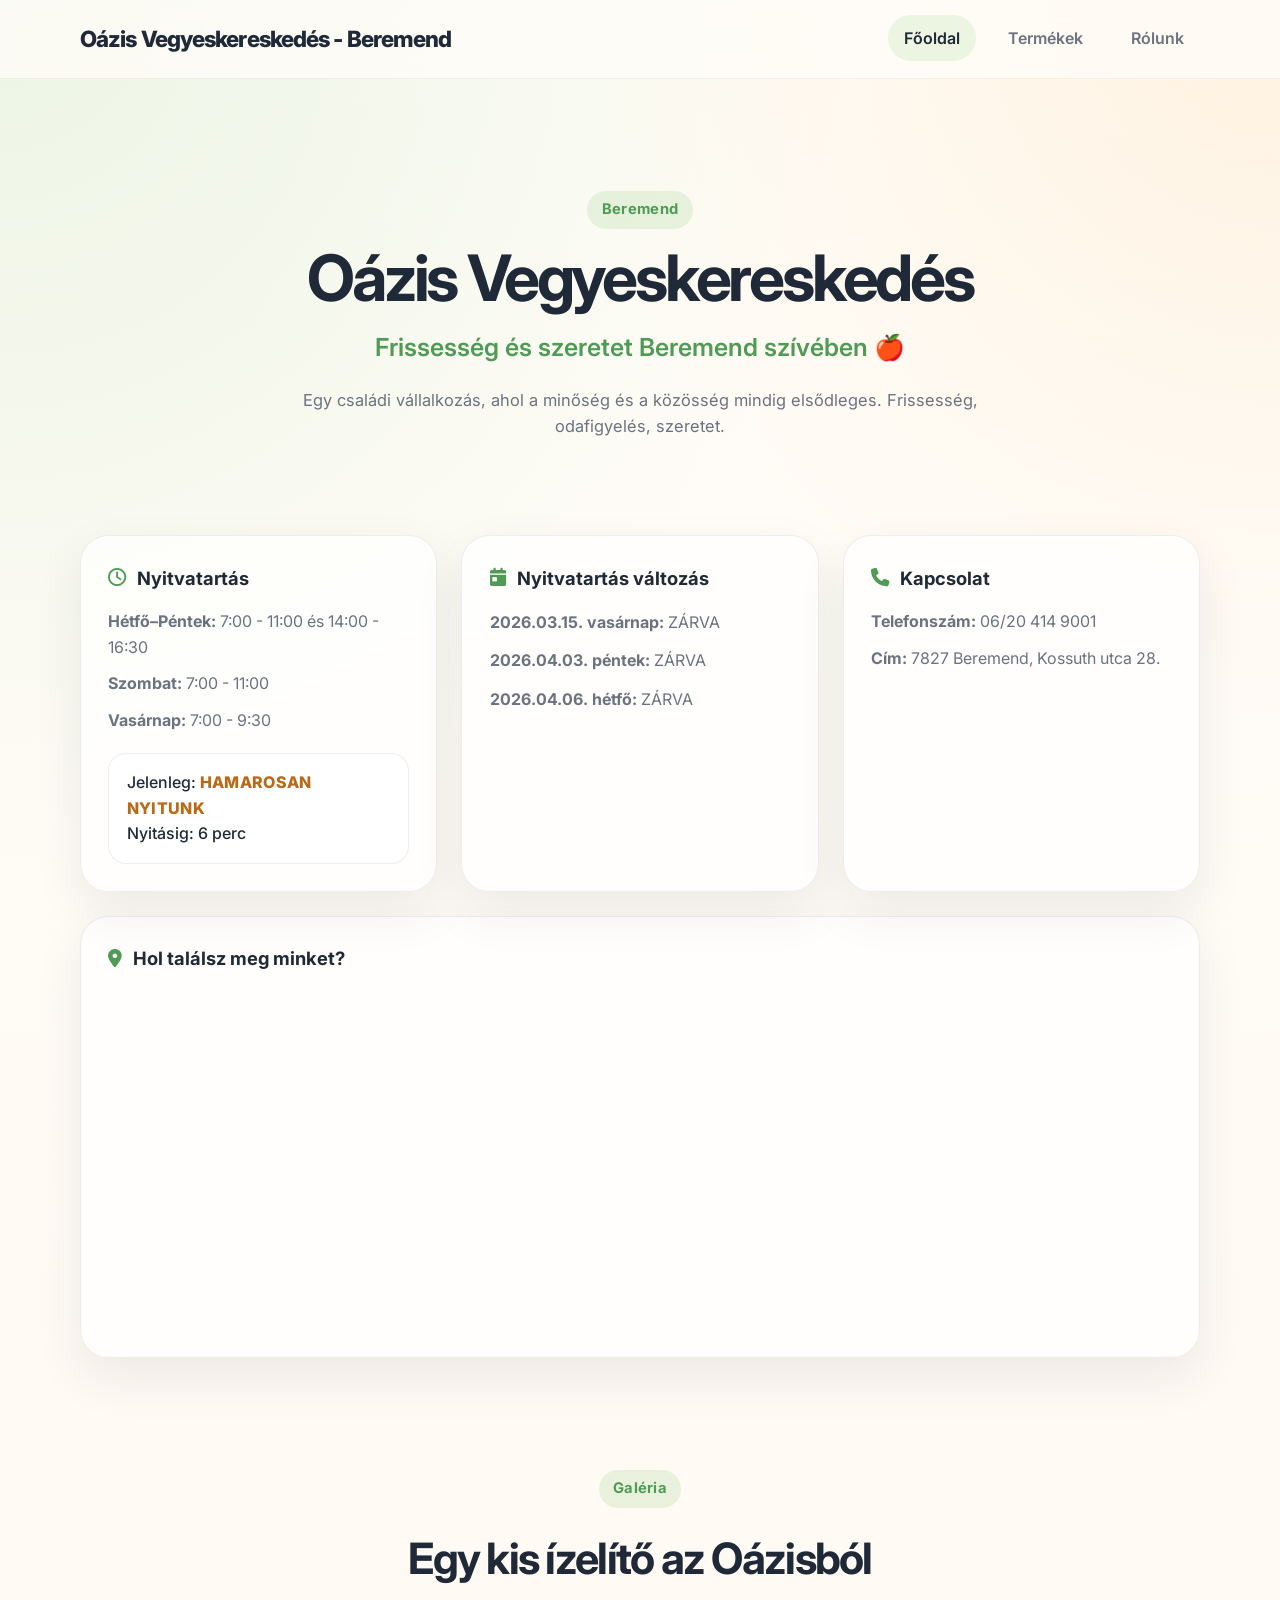
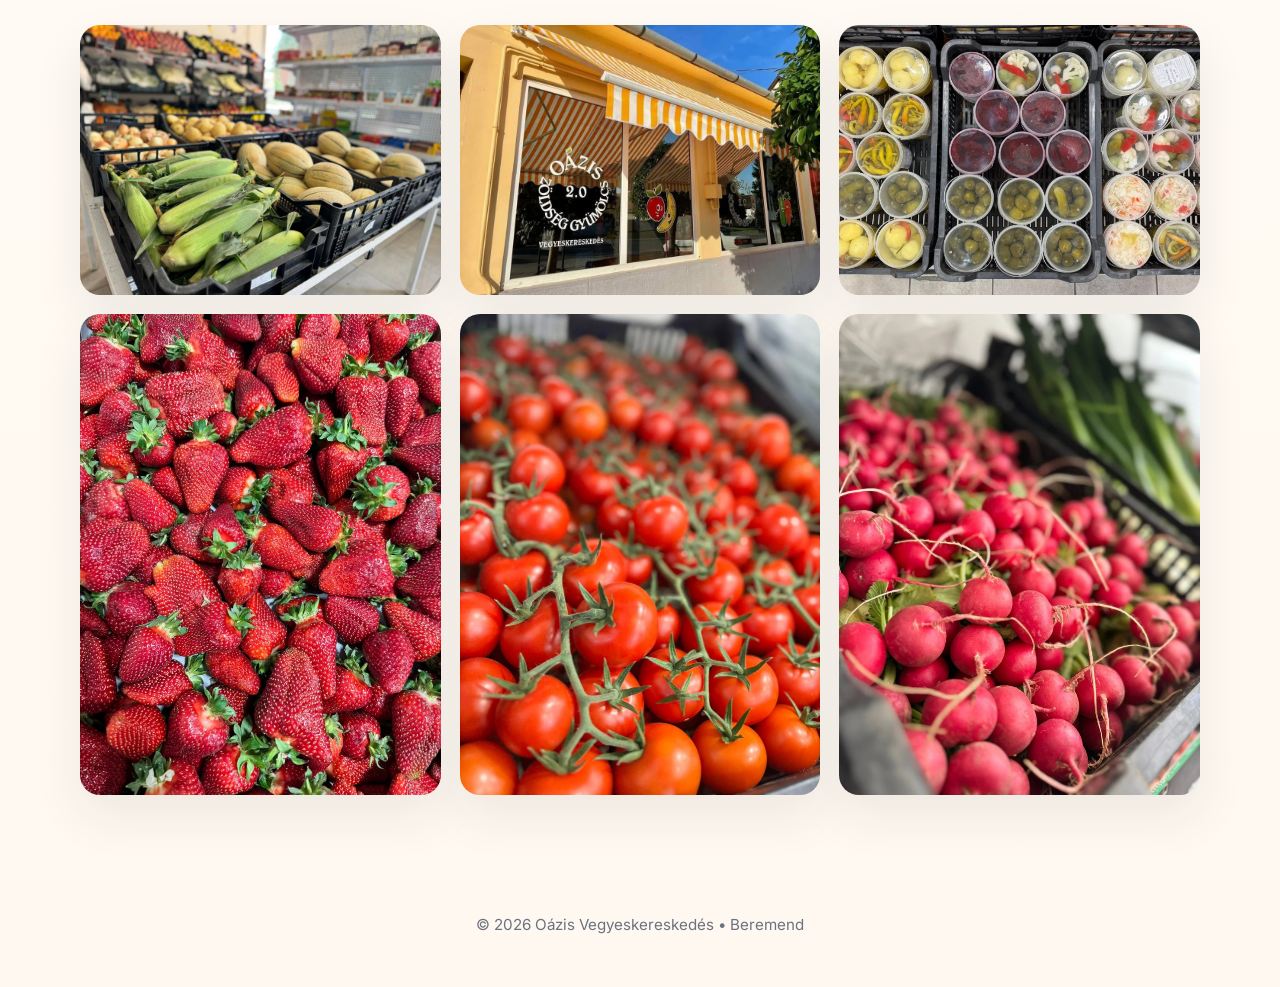
==== commit 6d8932d6: "Update index.html" ====
--- a/index.html
+++ b/index.html
@@ -62,7 +62,7 @@
   <h3><i class="fa-solid fa-calendar-day"></i>Nyitvatartás változás</h3>
   <ul class="info-list exceptional-list">
     <li><strong>2026.03.15. vasárnap:</strong> ZÁRVA</li>
-    <li><strong>2026.04.03. péntek:</strong> 7:00 - 11:00</li>
+    <li><strong>2026.04.03. péntek:</strong> ZÁRVA</li>
     <li><strong>2026.04.06. hétfő:</strong> ZÁRVA</li>
   </ul>
 </div>
